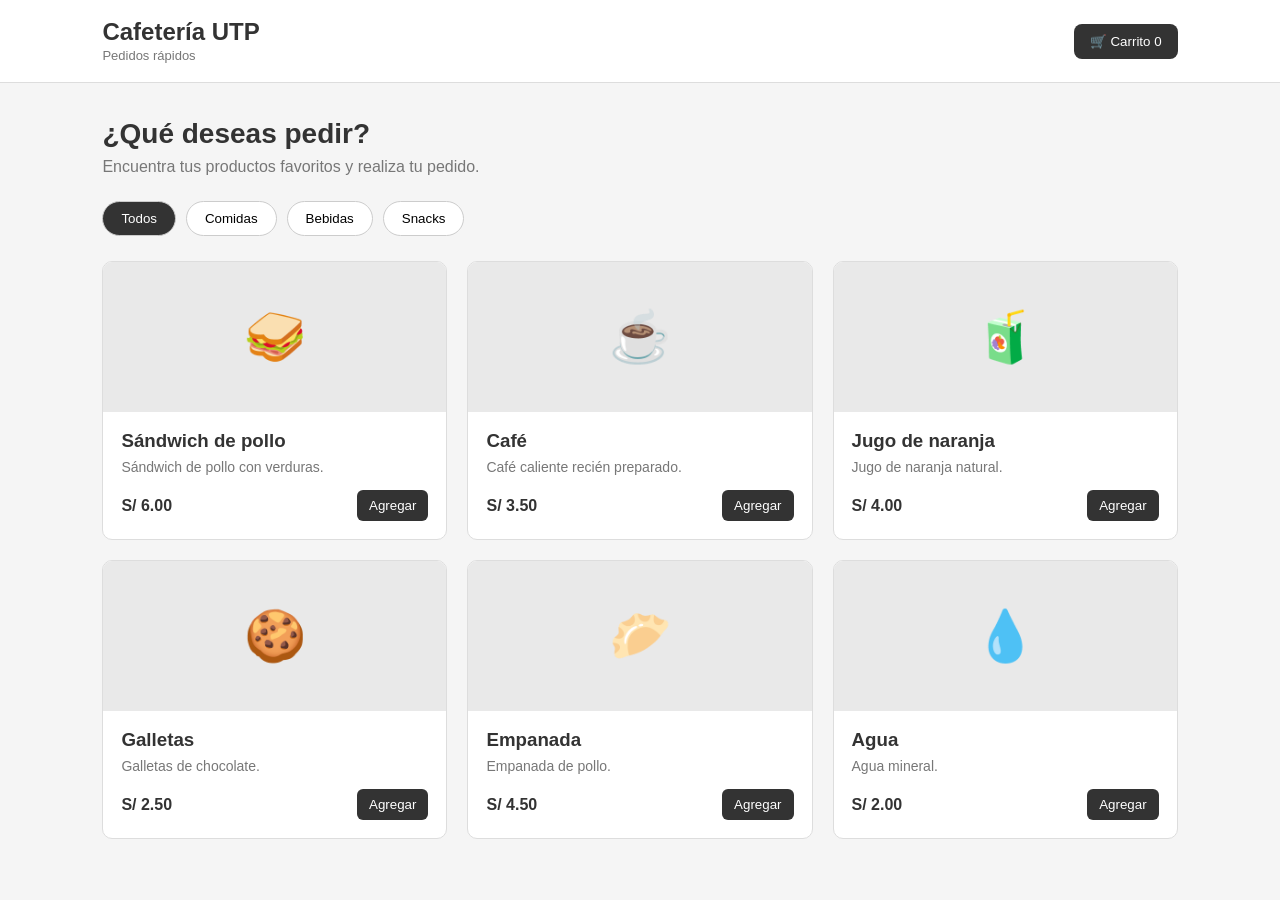
==== index.html @ aeacd0b8 "base" ====
<!DOCTYPE html>

<html lang="es">
<head>
    <meta charset="UTF-8">
    <meta name="viewport" content="width=device-width, initial-scale=1.0">
    <title>Cafetería UTP</title>
    <link rel="stylesheet" href="css/Style.css">
</head>
<body>

<header class="header">
    <div class="logo">
        <h1>Cafetería UTP</h1>
        <span>Pedidos rápidos</span>
    </div>

    <button class="cart-button" id="cartButton">
        🛒 Carrito <span id="cartCount">0</span>
    </button>
</header>

<main class="container">

    <section class="welcome">
        <h2>¿Qué deseas pedir?</h2>
        <p>Encuentra tus productos favoritos y realiza tu pedido.</p>
    </section>

    <nav class="categories">
        <button class="category active" data-category="todos">Todos</button>
        <button class="category" data-category="comidas">Comidas</button>
        <button class="category" data-category="bebidas">Bebidas</button>
        <button class="category" data-category="snacks">Snacks</button>
    </nav>

    <section class="products" id="productsContainer">
        <!-- Los productos se generan desde JavaScript -->
    </section>

</main>

<!-- Modal del carrito -->
<div class="modal hidden" id="cartModal">

    <div class="modal-content">

        <div class="modal-header">
            <h2>Mi pedido</h2>
            <button id="closeCart">×</button>
        </div>

        <div id="cartItems" class="cart-items">
            <!-- Productos del carrito -->
        </div>

        <div class="cart-footer">
            <div class="total">
                <span>Total</span>
                <strong id="cartTotal">S/ 0.00</strong>
            </div>

            <button class="confirm-button" id="confirmOrder">
                Confirmar pedido
            </button>
        </div>

    </div>

</div>

<!-- Modal de confirmación -->
<div class="modal hidden" id="orderModal">

    <div class="modal-content confirmation">

        <div class="success-icon">✓</div>

        <h2>¡Pedido registrado!</h2>

        <p>Tu pedido <strong>#001</strong> fue registrado correctamente.</p>

        <div class="order-status">
            <div class="status-item completed">
                <span>✓</span>
                <p>Pedido recibido</p>
            </div>

            <div class="status-item current">
                <span>●</span>
                <p>En preparación</p>
            </div>

            <div class="status-item">
                <span>○</span>
                <p>Listo para recoger</p>
            </div>
        </div>

        <button class="confirm-button" id="closeOrder">
            Volver al menú
        </button>

    </div>

</div>

<script src="js/app.js"></script>

</body>
</html>
---- css/Style.css ----
* {
  box-sizing: border-box;
  margin: 0;
  padding: 0;
  }

body {
font-family: Arial, sans-serif;
background: #f5f5f5;
color: #333;
}

/* HEADER */

.header {
background: white;
padding: 18px 8%;
display: flex;
justify-content: space-between;
align-items: center;
border-bottom: 1px solid #ddd;
}

.logo h1 {
font-size: 24px;
}

.logo span {
font-size: 13px;
color: #777;
}

.cart-button {
border: none;
background: #333;
color: white;
padding: 10px 16px;
border-radius: 8px;
cursor: pointer;
}

.cart-button:hover {
opacity: 0.85;
}

/* CONTENIDO */

.container {
width: 84%;
max-width: 1100px;
margin: 35px auto;
}

.welcome {
margin-bottom: 25px;
}

.welcome h2 {
font-size: 28px;
margin-bottom: 8px;
}

.welcome p {
color: #777;
}

/* CATEGORÍAS */

.categories {
display: flex;
gap: 10px;
margin-bottom: 25px;
}

.category {
padding: 9px 18px;
border: 1px solid #ccc;
background: white;
border-radius: 20px;
cursor: pointer;
}

.category.active {
background: #333;
color: white;
}

/* PRODUCTOS */

.products {
display: grid;
grid-template-columns: repeat(3, 1fr);
gap: 20px;
}

.product-card {
background: white;
border-radius: 10px;
overflow: hidden;
border: 1px solid #ddd;
}

.product-image {
height: 150px;
background: #e9e9e9;
display: flex;
align-items: center;
justify-content: center;
font-size: 50px;
}

.product-info {
padding: 18px;
}

.product-info h3 {
margin-bottom: 7px;
}

.product-info p {
color: #777;
font-size: 14px;
margin-bottom: 15px;
}

.product-bottom {
display: flex;
justify-content: space-between;
align-items: center;
}

.price {
font-weight: bold;
}

.add-button {
border: none;
background: #333;
color: white;
padding: 8px 12px;
border-radius: 6px;
cursor: pointer;
}

.add-button:hover {
opacity: 0.85;
}

/* MODAL */

.modal {
position: fixed;
inset: 0;
background: rgba(0, 0, 0, 0.45);
display: flex;
align-items: center;
justify-content: center;
padding: 20px;
}

.hidden {
display: none;
}

.modal-content {
background: white;
width: 100%;
max-width: 500px;
border-radius: 12px;
padding: 25px;
}

.modal-header {
display: flex;
justify-content: space-between;
align-items: center;
margin-bottom: 20px;
}

.modal-header button {
border: none;
background: none;
font-size: 28px;
cursor: pointer;
}

/* CARRITO */

.cart-item {
display: flex;
justify-content: space-between;
padding: 12px 0;
border-bottom: 1px solid #eee;
}

.cart-item-info {
display: flex;
flex-direction: column;
gap: 5px;
}

.quantity-controls {
display: flex;
align-items: center;
gap: 8px;
}

.quantity-controls button {
border: 1px solid #ccc;
background: white;
width: 25px;
height: 25px;
cursor: pointer;
}

.cart-footer {
margin-top: 20px;
}

.total {
display: flex;
justify-content: space-between;
font-size: 18px;
margin-bottom: 18px;
}

.confirm-button {
width: 100%;
border: none;
background: #333;
color: white;
padding: 12px;
border-radius: 7px;
cursor: pointer;
}

/* CONFIRMACIÓN */

.confirmation {
text-align: center;
}

.success-icon {
margin: 0 auto 15px;
width: 55px;
height: 55px;
border-radius: 50%;
background: #eee;
display: flex;
align-items: center;
justify-content: center;
font-size: 30px;
}

.confirmation p {
color: #666;
margin-top: 8px;
}

.order-status {
margin: 25px 0;
text-align: left;
}

.status-item {
display: flex;
gap: 12px;
align-items: center;
padding: 12px;
border-bottom: 1px solid #eee;
}

.status-item span {
width: 25px;
}

.status-item.completed {
color: #333;
}

.status-item.current {
font-weight: bold;
}

/* RESPONSIVE */

@media (max-width: 800px) {

.products {
    grid-template-columns: repeat(2, 1fr);
}
}

@media (max-width: 550px) {

.header {
    padding: 15px 5%;
}

.container {
    width: 90%;
}

.products {
    grid-template-columns: 1fr;
}

.categories {
    overflow-x: auto;
}
}
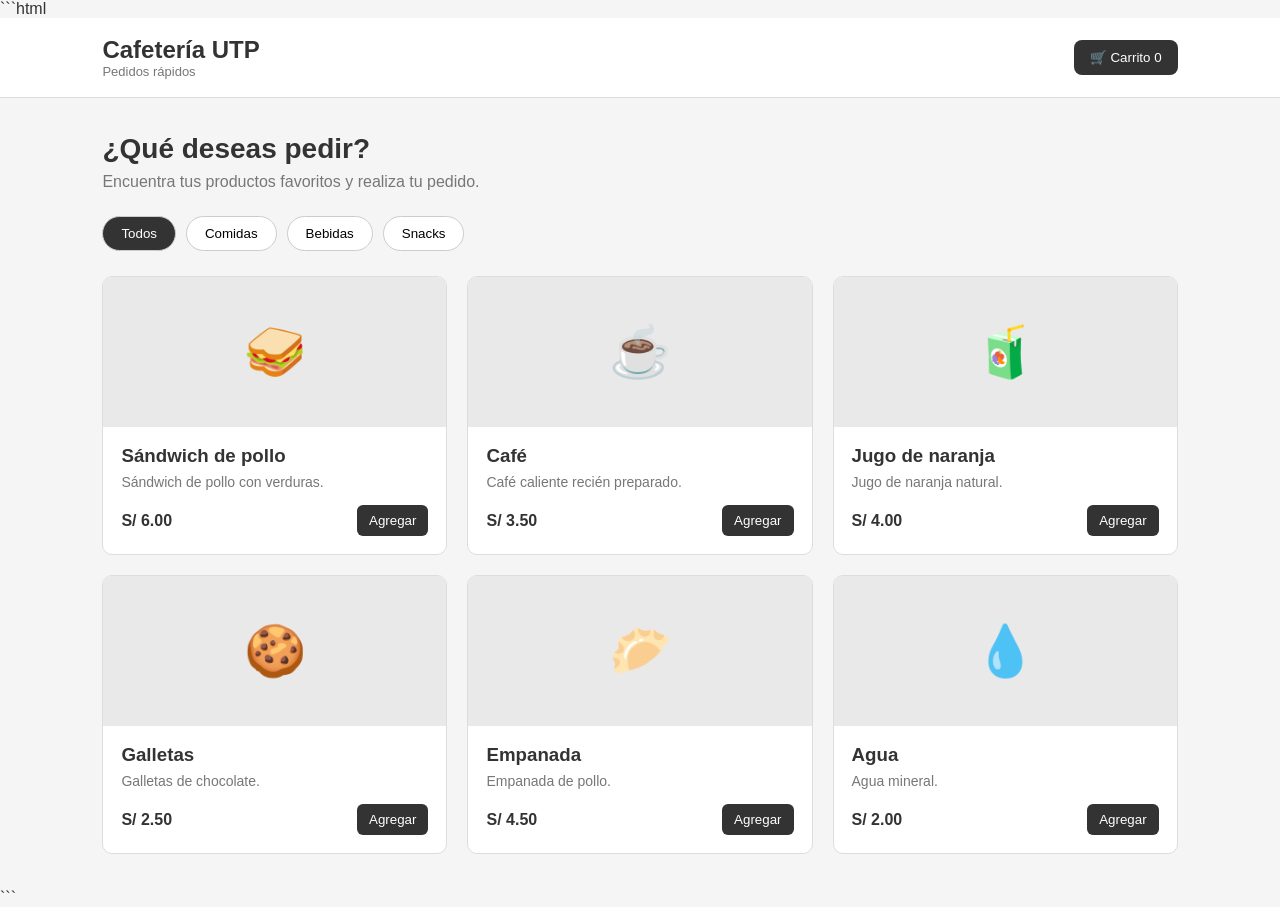
==== commit 9908ea36: "v0.2" ====
--- a/index.html
+++ b/index.html
@@ -1,15 +1,18 @@
+```html
 <!DOCTYPE html>
-
 <html lang="es">
+
 <head>
     <meta charset="UTF-8">
     <meta name="viewport" content="width=device-width, initial-scale=1.0">
     <title>Cafetería UTP</title>
     <link rel="stylesheet" href="css/Style.css">
 </head>
+
 <body>
 
 <header class="header">
+
     <div class="logo">
         <h1>Cafetería UTP</h1>
         <span>Pedidos rápidos</span>
@@ -18,94 +21,303 @@
     <button class="cart-button" id="cartButton">
         🛒 Carrito <span id="cartCount">0</span>
     </button>
+
 </header>
 
+
 <main class="container">
 
+    <!-- =========================
+         MENÚ PRINCIPAL
+    ========================== -->
+
     <section class="welcome">
+
         <h2>¿Qué deseas pedir?</h2>
-        <p>Encuentra tus productos favoritos y realiza tu pedido.</p>
+
+        <p>
+            Encuentra tus productos favoritos y realiza tu pedido.
+        </p>
+
     </section>
 
+
     <nav class="categories">
-        <button class="category active" data-category="todos">Todos</button>
-        <button class="category" data-category="comidas">Comidas</button>
-        <button class="category" data-category="bebidas">Bebidas</button>
-        <button class="category" data-category="snacks">Snacks</button>
+
+        <button class="category active" data-category="todos">
+            Todos
+        </button>
+
+        <button class="category" data-category="comidas">
+            Comidas
+        </button>
+
+        <button class="category" data-category="bebidas">
+            Bebidas
+        </button>
+
+        <button class="category" data-category="snacks">
+            Snacks
+        </button>
+
     </nav>
+
 
     <section class="products" id="productsContainer">
         <!-- Los productos se generan desde JavaScript -->
     </section>
 
+
 </main>
 
-<!-- Modal del carrito -->
+
+<!-- =========================
+     MODAL DETALLE DEL PRODUCTO
+========================== -->
+
+<div class="modal hidden" id="productModal">
+
+    <div class="modal-content product-detail">
+
+        <div class="modal-header">
+
+            <h2>Detalle del producto</h2>
+
+            <button id="closeProduct">
+                ×
+            </button>
+
+        </div>
+
+
+        <div id="productDetailContent">
+
+            <!--
+                El contenido del producto
+                se genera desde JavaScript.
+            -->
+
+        </div>
+
+    </div>
+
+</div>
+
+
+<!-- =========================
+     MODAL DEL CARRITO
+========================== -->
+
 <div class="modal hidden" id="cartModal">
 
     <div class="modal-content">
 
         <div class="modal-header">
+
             <h2>Mi pedido</h2>
-            <button id="closeCart">×</button>
-        </div>
+
+            <button id="closeCart">
+                ×
+            </button>
+
+        </div>
+
 
         <div id="cartItems" class="cart-items">
+
             <!-- Productos del carrito -->
-        </div>
+
+        </div>
+
 
         <div class="cart-footer">
+
             <div class="total">
+
                 <span>Total</span>
-                <strong id="cartTotal">S/ 0.00</strong>
-            </div>
+
+                <strong id="cartTotal">
+                    S/ 0.00
+                </strong>
+
+            </div>
+
 
             <button class="confirm-button" id="confirmOrder">
+
                 Confirmar pedido
+
             </button>
+
         </div>
 
     </div>
 
 </div>
 
-<!-- Modal de confirmación -->
+
+<!-- =========================
+     MODAL DE CONFIRMACIÓN
+========================== -->
+
 <div class="modal hidden" id="orderModal">
 
     <div class="modal-content confirmation">
 
-        <div class="success-icon">✓</div>
-
-        <h2>¡Pedido registrado!</h2>
-
-        <p>Tu pedido <strong>#001</strong> fue registrado correctamente.</p>
+        <div class="success-icon">
+            ✓
+        </div>
+
+
+        <h2>
+            ¡Pedido registrado!
+        </h2>
+
+
+        <p>
+            Tu pedido
+            <strong id="orderNumber">
+                #001
+            </strong>
+            fue registrado correctamente.
+        </p>
+
+
+        <div class="order-summary">
+
+            <h3>
+                Resumen del pedido
+            </h3>
+
+            <div id="orderSummaryItems">
+                <!-- Resumen generado desde JavaScript -->
+            </div>
+
+            <div class="summary-total">
+
+                <span>Total</span>
+
+                <strong id="orderSummaryTotal">
+                    S/ 0.00
+                </strong>
+
+            </div>
+
+        </div>
+
+
+        <button class="confirm-button" id="viewStatus">
+
+            Ver estado del pedido
+
+        </button>
+
+
+        <button class="secondary-button" id="closeOrder">
+
+            Volver al menú
+
+        </button>
+
+    </div>
+
+</div>
+
+
+<!-- =========================
+     MODAL ESTADO DEL PEDIDO
+========================== -->
+
+<div class="modal hidden" id="statusModal">
+
+    <div class="modal-content confirmation">
+
+        <div class="modal-header">
+
+            <h2>
+                Estado del pedido
+            </h2>
+
+            <button id="closeStatus">
+                ×
+            </button>
+
+        </div>
+
+
+        <p class="status-order-number">
+
+            Pedido
+            <strong id="statusOrderNumber">
+                #001
+            </strong>
+
+        </p>
+
 
         <div class="order-status">
+
             <div class="status-item completed">
+
                 <span>✓</span>
-                <p>Pedido recibido</p>
-            </div>
+
+                <div>
+                    <strong>Pedido recibido</strong>
+
+                    <p>
+                        Tu pedido fue registrado correctamente.
+                    </p>
+                </div>
+
+            </div>
+
 
             <div class="status-item current">
+
                 <span>●</span>
-                <p>En preparación</p>
-            </div>
+
+                <div>
+                    <strong>En preparación</strong>
+
+                    <p>
+                        La cafetería está preparando tu pedido.
+                    </p>
+                </div>
+
+            </div>
+
 
             <div class="status-item">
+
                 <span>○</span>
-                <p>Listo para recoger</p>
-            </div>
-        </div>
-
-        <button class="confirm-button" id="closeOrder">
+
+                <div>
+                    <strong>Listo para recoger</strong>
+
+                    <p>
+                        Te avisaremos cuando esté listo.
+                    </p>
+                </div>
+
+            </div>
+
+        </div>
+
+
+        <button class="secondary-button" id="backToMenu">
+
             Volver al menú
+
         </button>
 
     </div>
 
 </div>
 
+
 <script src="js/app.js"></script>
 
 </body>
+
 </html>
+```
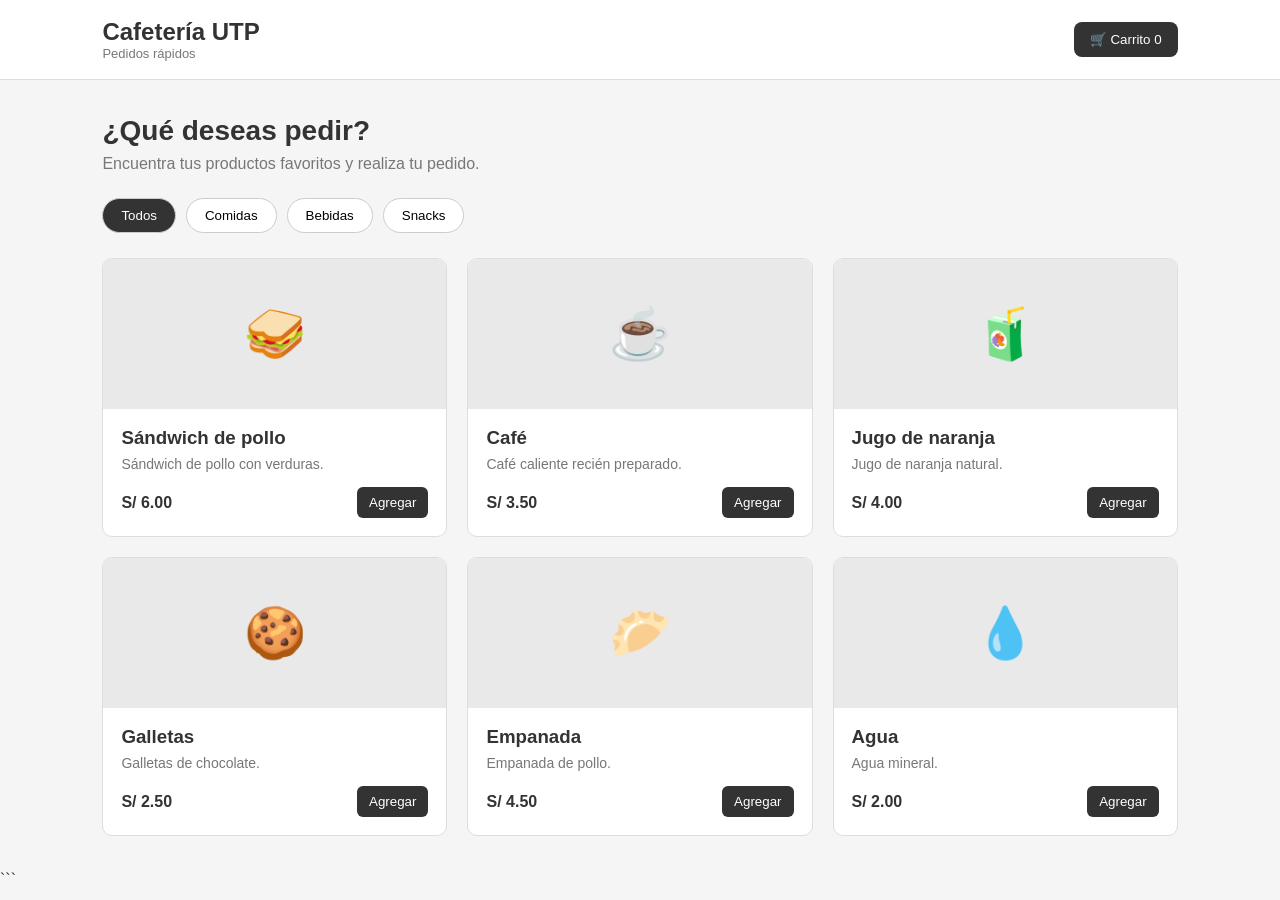
==== commit eaa4072c: "Update index.html" ====
--- a/index.html
+++ b/index.html
@@ -1,5 +1,3 @@
-```html
-<!DOCTYPE html>
 <html lang="es">
 
 <head>
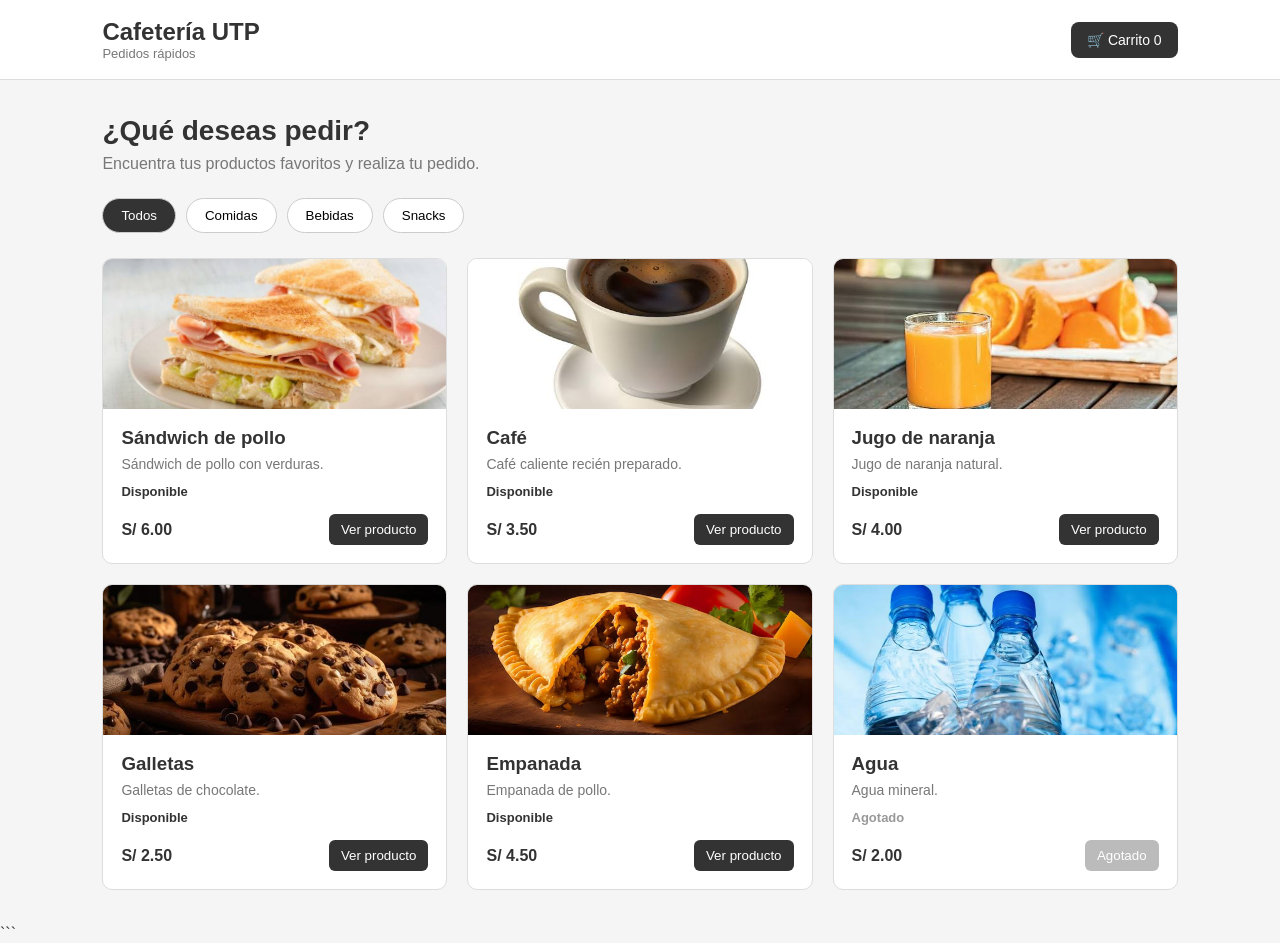
==== commit a1ce4b9a: "limpieza" ====
--- a/index.html
+++ b/index.html
@@ -25,10 +25,6 @@
 
 <main class="container">
 
-    <!-- =========================
-         MENÚ PRINCIPAL
-    ========================== -->
-
     <section class="welcome">
 
         <h2>¿Qué deseas pedir?</h2>
@@ -69,10 +65,6 @@
 </main>
 
 
-<!-- =========================
-     MODAL DETALLE DEL PRODUCTO
-========================== -->
-
 <div class="modal hidden" id="productModal">
 
     <div class="modal-content product-detail">
@@ -90,21 +82,12 @@
 
         <div id="productDetailContent">
 
-            <!--
-                El contenido del producto
-                se genera desde JavaScript.
-            -->
-
-        </div>
-
-    </div>
-
-</div>
-
-
-<!-- =========================
-     MODAL DEL CARRITO
-========================== -->
+        </div>
+
+    </div>
+
+</div>
+
 
 <div class="modal hidden" id="cartModal">
 
@@ -123,7 +106,7 @@
 
         <div id="cartItems" class="cart-items">
 
-            <!-- Productos del carrito -->
+
 
         </div>
 
@@ -154,9 +137,6 @@
 </div>
 
 
-<!-- =========================
-     MODAL DE CONFIRMACIÓN
-========================== -->
 
 <div class="modal hidden" id="orderModal">
 
@@ -222,10 +202,6 @@
 </div>
 
 
-<!-- =========================
-     MODAL ESTADO DEL PEDIDO
-========================== -->
-
 <div class="modal hidden" id="statusModal">
 
     <div class="modal-content confirmation">
--- a/css/Style.css
+++ b/css/Style.css
@@ -1,311 +1,553 @@
 * {
-  box-sizing: border-box;
-  margin: 0;
-  padding: 0;
-  }
+    box-sizing: border-box;
+    margin: 0;
+    padding: 0;
+}
 
 body {
-font-family: Arial, sans-serif;
-background: #f5f5f5;
-color: #333;
-}
-
-/* HEADER */
+    font-family: Arial, sans-serif;
+    background: #f5f5f5;
+    color: #333;
+}
+
+
+/* =========================
+   HEADER
+========================= */
 
 .header {
-background: white;
-padding: 18px 8%;
-display: flex;
-justify-content: space-between;
-align-items: center;
-border-bottom: 1px solid #ddd;
+    background: white;
+    padding: 18px 8%;
+    display: flex;
+    justify-content: space-between;
+    align-items: center;
+    border-bottom: 1px solid #ddd;
 }
 
 .logo h1 {
-font-size: 24px;
+    font-size: 24px;
 }
 
 .logo span {
-font-size: 13px;
-color: #777;
+    font-size: 13px;
+    color: #777;
 }
 
 .cart-button {
-border: none;
-background: #333;
-color: white;
-padding: 10px 16px;
-border-radius: 8px;
-cursor: pointer;
+    border: none;
+    background: #333;
+    color: white;
+    padding: 10px 16px;
+    border-radius: 8px;
+    cursor: pointer;
+    font-size: 14px;
 }
 
 .cart-button:hover {
-opacity: 0.85;
-}
-
-/* CONTENIDO */
+    opacity: 0.85;
+}
+
+
+/* =========================
+   CONTENIDO PRINCIPAL
+========================= */
 
 .container {
-width: 84%;
-max-width: 1100px;
-margin: 35px auto;
+    width: 84%;
+    max-width: 1100px;
+    margin: 35px auto;
 }
 
 .welcome {
-margin-bottom: 25px;
+    margin-bottom: 25px;
 }
 
 .welcome h2 {
-font-size: 28px;
-margin-bottom: 8px;
+    font-size: 28px;
+    margin-bottom: 8px;
 }
 
 .welcome p {
-color: #777;
-}
-
-/* CATEGORÍAS */
+    color: #777;
+}
+
+
+/* =========================
+   CATEGORÍAS
+========================= */
 
 .categories {
-display: flex;
-gap: 10px;
-margin-bottom: 25px;
+    display: flex;
+    gap: 10px;
+    margin-bottom: 25px;
 }
 
 .category {
-padding: 9px 18px;
-border: 1px solid #ccc;
-background: white;
-border-radius: 20px;
-cursor: pointer;
+    padding: 9px 18px;
+    border: 1px solid #ccc;
+    background: white;
+    border-radius: 20px;
+    cursor: pointer;
+}
+
+.category:hover {
+    background: #eee;
 }
 
 .category.active {
-background: #333;
-color: white;
-}
-
-/* PRODUCTOS */
+    background: #333;
+    color: white;
+}
+
+
+/* =========================
+   PRODUCTOS
+========================= */
 
 .products {
-display: grid;
-grid-template-columns: repeat(3, 1fr);
-gap: 20px;
+    display: grid;
+    grid-template-columns: repeat(3, 1fr);
+    gap: 20px;
 }
 
 .product-card {
-background: white;
-border-radius: 10px;
-overflow: hidden;
-border: 1px solid #ddd;
+    background: white;
+    border-radius: 10px;
+    overflow: hidden;
+    border: 1px solid #ddd;
 }
 
 .product-image {
-height: 150px;
-background: #e9e9e9;
-display: flex;
-align-items: center;
-justify-content: center;
-font-size: 50px;
+    height: 150px;
+    background: #e9e9e9;
+    display: flex;
+    align-items: center;
+    justify-content: center;
+    overflow: hidden;
+}
+
+.product-image img {
+    width: 100%;
+    height: 100%;
+    object-fit: cover;
 }
 
 .product-info {
-padding: 18px;
+    padding: 18px;
 }
 
 .product-info h3 {
-margin-bottom: 7px;
+    margin-bottom: 7px;
 }
 
 .product-info p {
-color: #777;
-font-size: 14px;
-margin-bottom: 15px;
+    color: #777;
+    font-size: 14px;
+    margin-bottom: 12px;
+}
+
+
+/* =========================
+   DISPONIBILIDAD
+========================= */
+
+.availability {
+    display: inline-block;
+    font-size: 13px;
+    margin-bottom: 15px;
+    font-weight: bold;
+}
+
+.availability.available {
+    color: #333;
+}
+
+.availability.unavailable {
+    color: #999;
 }
 
 .product-bottom {
-display: flex;
-justify-content: space-between;
-align-items: center;
+    display: flex;
+    justify-content: space-between;
+    align-items: center;
 }
 
 .price {
-font-weight: bold;
+    font-weight: bold;
 }
 
 .add-button {
-border: none;
-background: #333;
-color: white;
-padding: 8px 12px;
-border-radius: 6px;
-cursor: pointer;
+    border: none;
+    background: #333;
+    color: white;
+    padding: 8px 12px;
+    border-radius: 6px;
+    cursor: pointer;
 }
 
 .add-button:hover {
-opacity: 0.85;
-}
-
-/* MODAL */
+    opacity: 0.85;
+}
+
+.add-button:disabled {
+    background: #bbb;
+    cursor: not-allowed;
+}
+
+
+/* =========================
+   MODALES
+========================= */
 
 .modal {
-position: fixed;
-inset: 0;
-background: rgba(0, 0, 0, 0.45);
-display: flex;
-align-items: center;
-justify-content: center;
-padding: 20px;
+    position: fixed;
+    inset: 0;
+    background: rgba(0, 0, 0, 0.45);
+    display: flex;
+    align-items: center;
+    justify-content: center;
+    padding: 20px;
+    z-index: 1000;
 }
 
 .hidden {
-display: none;
+    display: none;
 }
 
 .modal-content {
-background: white;
-width: 100%;
-max-width: 500px;
-border-radius: 12px;
-padding: 25px;
+    background: white;
+    width: 100%;
+    max-width: 500px;
+    max-height: 90vh;
+    overflow-y: auto;
+    border-radius: 12px;
+    padding: 25px;
 }
 
 .modal-header {
-display: flex;
-justify-content: space-between;
-align-items: center;
-margin-bottom: 20px;
+    display: flex;
+    justify-content: space-between;
+    align-items: center;
+    margin-bottom: 20px;
 }
 
 .modal-header button {
-border: none;
-background: none;
-font-size: 28px;
-cursor: pointer;
-}
-
-/* CARRITO */
+    border: none;
+    background: none;
+    font-size: 28px;
+    cursor: pointer;
+    color: #333;
+}
+
+
+/* =========================
+   DETALLE DEL PRODUCTO
+========================= */
+
+.product-detail {
+    max-width: 450px;
+}
+
+.detail-image {
+    height: 180px;
+    background: #e9e9e9;
+    border-radius: 10px;
+    display: flex;
+    align-items: center;
+    justify-content: center;
+    overflow: hidden;
+    margin-bottom: 20px;
+}
+
+.detail-image img {
+    width: 100%;
+    height: 100%;
+    object-fit: cover;
+}
+
+.detail-info h2 {
+    margin-bottom: 10px;
+}
+
+.detail-info p {
+    color: #777;
+    line-height: 1.5;
+    margin-bottom: 12px;
+}
+
+.detail-price {
+    font-size: 22px;
+    font-weight: bold;
+    margin: 10px 0 20px;
+}
+
+.detail-quantity {
+    display: flex;
+    justify-content: space-between;
+    align-items: center;
+    margin-bottom: 20px;
+}
+
+.detail-quantity .quantity-controls {
+    display: flex;
+    align-items: center;
+    gap: 10px;
+}
+
+
+/* =========================
+   CARRITO
+========================= */
+
+.cart-items {
+    max-height: 350px;
+    overflow-y: auto;
+}
 
 .cart-item {
-display: flex;
-justify-content: space-between;
-padding: 12px 0;
-border-bottom: 1px solid #eee;
+    display: flex;
+    justify-content: space-between;
+    align-items: center;
+    padding: 12px 0;
+    border-bottom: 1px solid #eee;
 }
 
 .cart-item-info {
-display: flex;
-flex-direction: column;
-gap: 5px;
+    display: flex;
+    flex-direction: column;
+    gap: 5px;
+}
+
+.cart-item-info span {
+    color: #666;
+    font-size: 14px;
 }
 
 .quantity-controls {
-display: flex;
-align-items: center;
-gap: 8px;
+    display: flex;
+    align-items: center;
+    gap: 8px;
 }
 
 .quantity-controls button {
-border: 1px solid #ccc;
-background: white;
-width: 25px;
-height: 25px;
-cursor: pointer;
+    border: 1px solid #ccc;
+    background: white;
+    width: 28px;
+    height: 28px;
+    border-radius: 5px;
+    cursor: pointer;
+}
+
+.quantity-controls button:hover {
+    background: #eee;
+}
+
+.quantity-controls span {
+    min-width: 20px;
+    text-align: center;
 }
 
 .cart-footer {
-margin-top: 20px;
+    margin-top: 20px;
 }
 
 .total {
-display: flex;
-justify-content: space-between;
-font-size: 18px;
-margin-bottom: 18px;
+    display: flex;
+    justify-content: space-between;
+    font-size: 18px;
+    margin-bottom: 18px;
 }
 
 .confirm-button {
-width: 100%;
-border: none;
-background: #333;
-color: white;
-padding: 12px;
-border-radius: 7px;
-cursor: pointer;
-}
-
-/* CONFIRMACIÓN */
+    width: 100%;
+    border: none;
+    background: #333;
+    color: white;
+    padding: 12px;
+    border-radius: 7px;
+    cursor: pointer;
+    font-size: 15px;
+}
+
+.confirm-button:hover {
+    opacity: 0.85;
+}
+
+.confirm-button:disabled {
+    background: #bbb;
+    cursor: not-allowed;
+}
+
+
+/* =========================
+   CONFIRMACIÓN
+========================= */
 
 .confirmation {
-text-align: center;
+    text-align: center;
 }
 
 .success-icon {
-margin: 0 auto 15px;
-width: 55px;
-height: 55px;
-border-radius: 50%;
-background: #eee;
-display: flex;
-align-items: center;
-justify-content: center;
-font-size: 30px;
-}
-
-.confirmation p {
-color: #666;
-margin-top: 8px;
+    margin: 0 auto 15px;
+    width: 55px;
+    height: 55px;
+    border-radius: 50%;
+    background: #eee;
+    display: flex;
+    align-items: center;
+    justify-content: center;
+    font-size: 30px;
+}
+
+.confirmation > p {
+    color: #666;
+    margin-top: 8px;
+}
+
+
+/* =========================
+   RESUMEN DEL PEDIDO
+========================= */
+
+.order-summary {
+    margin: 25px 0;
+    text-align: left;
+    border-top: 1px solid #eee;
+    border-bottom: 1px solid #eee;
+    padding: 15px 0;
+}
+
+.order-summary h3 {
+    margin-bottom: 12px;
+    font-size: 16px;
+}
+
+.summary-item {
+    display: flex;
+    justify-content: space-between;
+    padding: 7px 0;
+    font-size: 14px;
+}
+
+.summary-total {
+    display: flex;
+    justify-content: space-between;
+    margin-top: 12px;
+    padding-top: 12px;
+    border-top: 1px solid #eee;
+    font-size: 17px;
+}
+
+
+/* =========================
+   BOTÓN SECUNDARIO
+========================= */
+
+.secondary-button {
+    width: 100%;
+    border: 1px solid #ccc;
+    background: white;
+    color: #333;
+    padding: 11px;
+    border-radius: 7px;
+    cursor: pointer;
+    margin-top: 10px;
+    font-size: 14px;
+}
+
+.secondary-button:hover {
+    background: #f1f1f1;
+}
+
+
+/* =========================
+   ESTADO DEL PEDIDO
+========================= */
+
+.status-order-number {
+    text-align: center;
+    margin-bottom: 20px;
+    color: #666;
 }
 
 .order-status {
-margin: 25px 0;
-text-align: left;
+    margin: 10px 0 25px;
+    text-align: left;
 }
 
 .status-item {
-display: flex;
-gap: 12px;
-align-items: center;
-padding: 12px;
-border-bottom: 1px solid #eee;
-}
-
-.status-item span {
-width: 25px;
+    display: flex;
+    gap: 12px;
+    align-items: flex-start;
+    padding: 15px 10px;
+    border-bottom: 1px solid #eee;
+}
+
+.status-item > span {
+    width: 25px;
+    font-size: 18px;
+}
+
+.status-item strong {
+    display: block;
+    margin-bottom: 5px;
+}
+
+.status-item p {
+    color: #777;
+    font-size: 13px;
+    line-height: 1.4;
 }
 
 .status-item.completed {
-color: #333;
+    color: #333;
 }
 
 .status-item.current {
-font-weight: bold;
-}
-
-/* RESPONSIVE */
+    font-weight: bold;
+}
+
+
+/* =========================
+   RESPONSIVE
+========================= */
 
 @media (max-width: 800px) {
 
-.products {
-    grid-template-columns: repeat(2, 1fr);
-}
+    .products {
+        grid-template-columns: repeat(2, 1fr);
+    }
+
 }
 
 @media (max-width: 550px) {
 
-.header {
-    padding: 15px 5%;
-}
-
-.container {
-    width: 90%;
-}
-
-.products {
-    grid-template-columns: 1fr;
-}
-
-.categories {
-    overflow-x: auto;
-}
-}
+    .header {
+        padding: 15px 5%;
+    }
+
+    .container {
+        width: 90%;
+    }
+
+    .products {
+        grid-template-columns: 1fr;
+    }
+
+    .categories {
+        overflow-x: auto;
+    }
+
+    .category {
+        white-space: nowrap;
+    }
+
+    .modal-content {
+        padding: 20px;
+    }
+
+    .product-bottom {
+        gap: 10px;
+    }
+
+}
